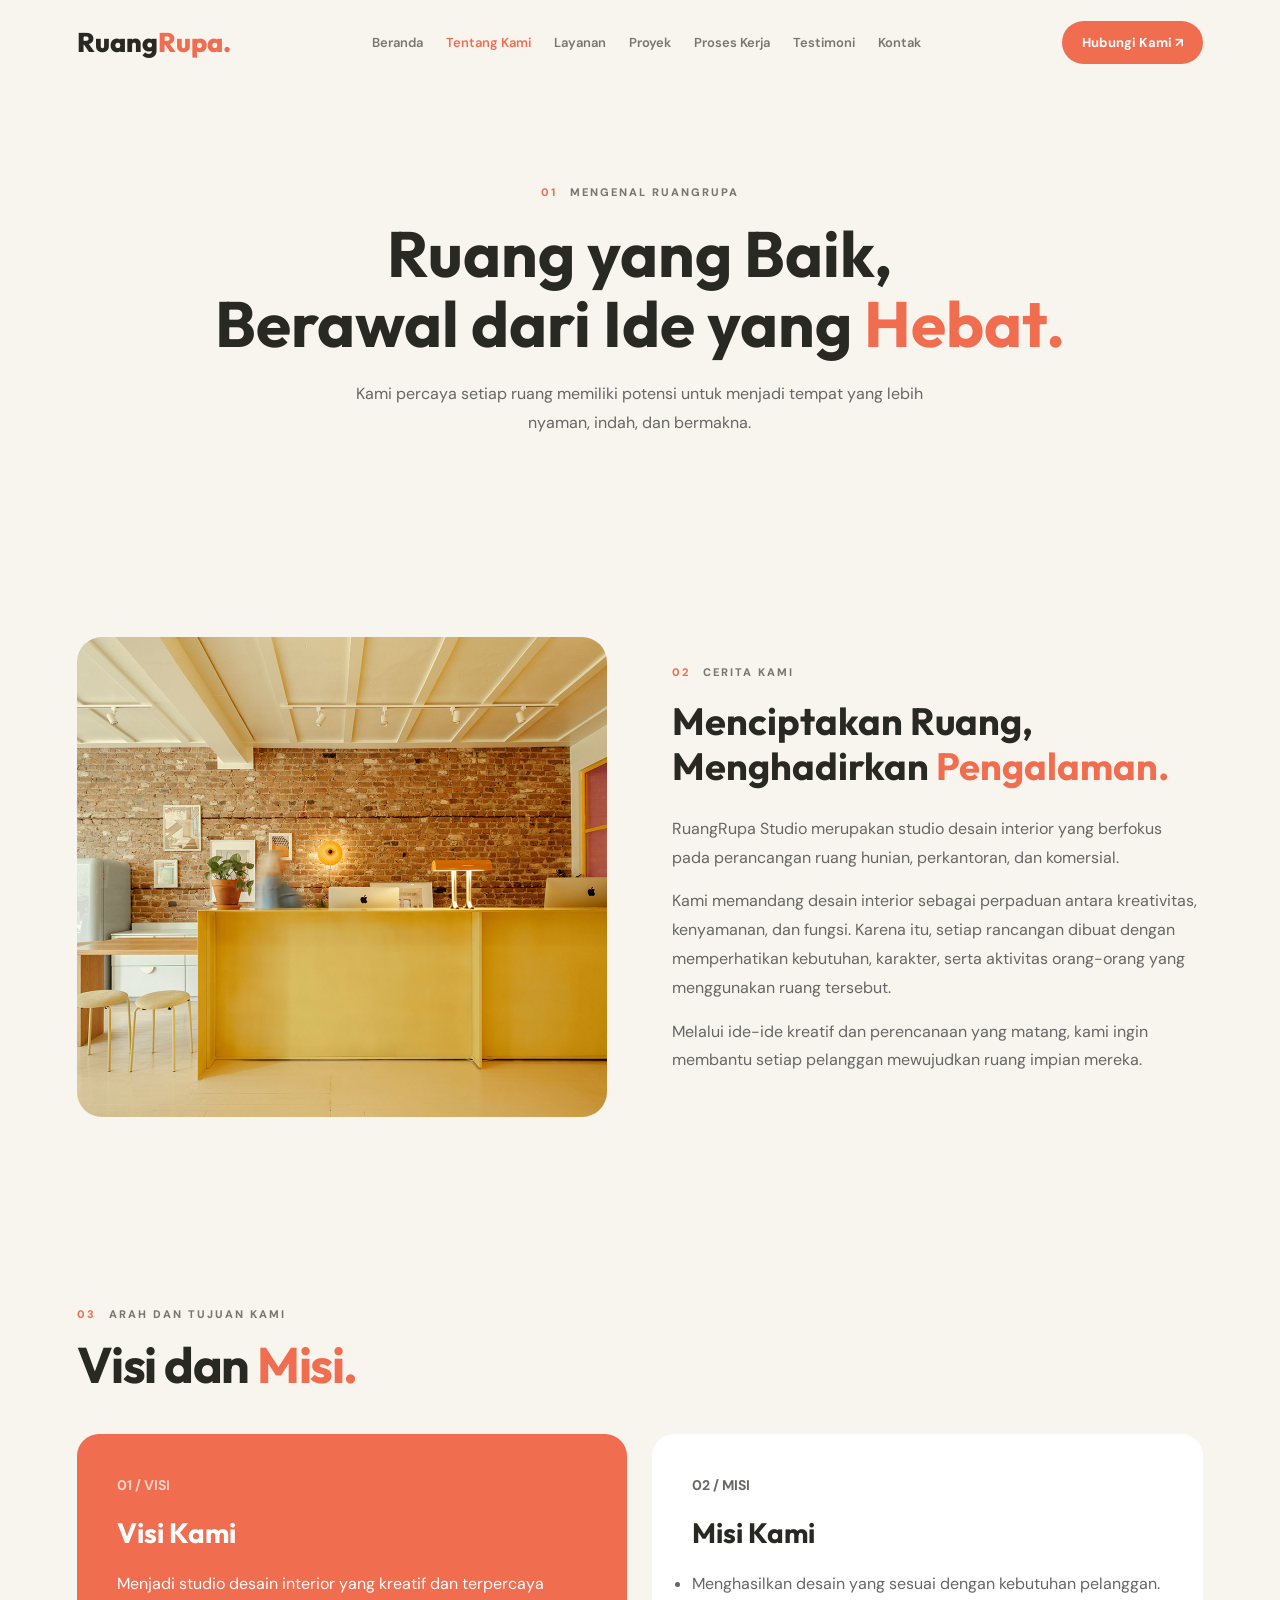
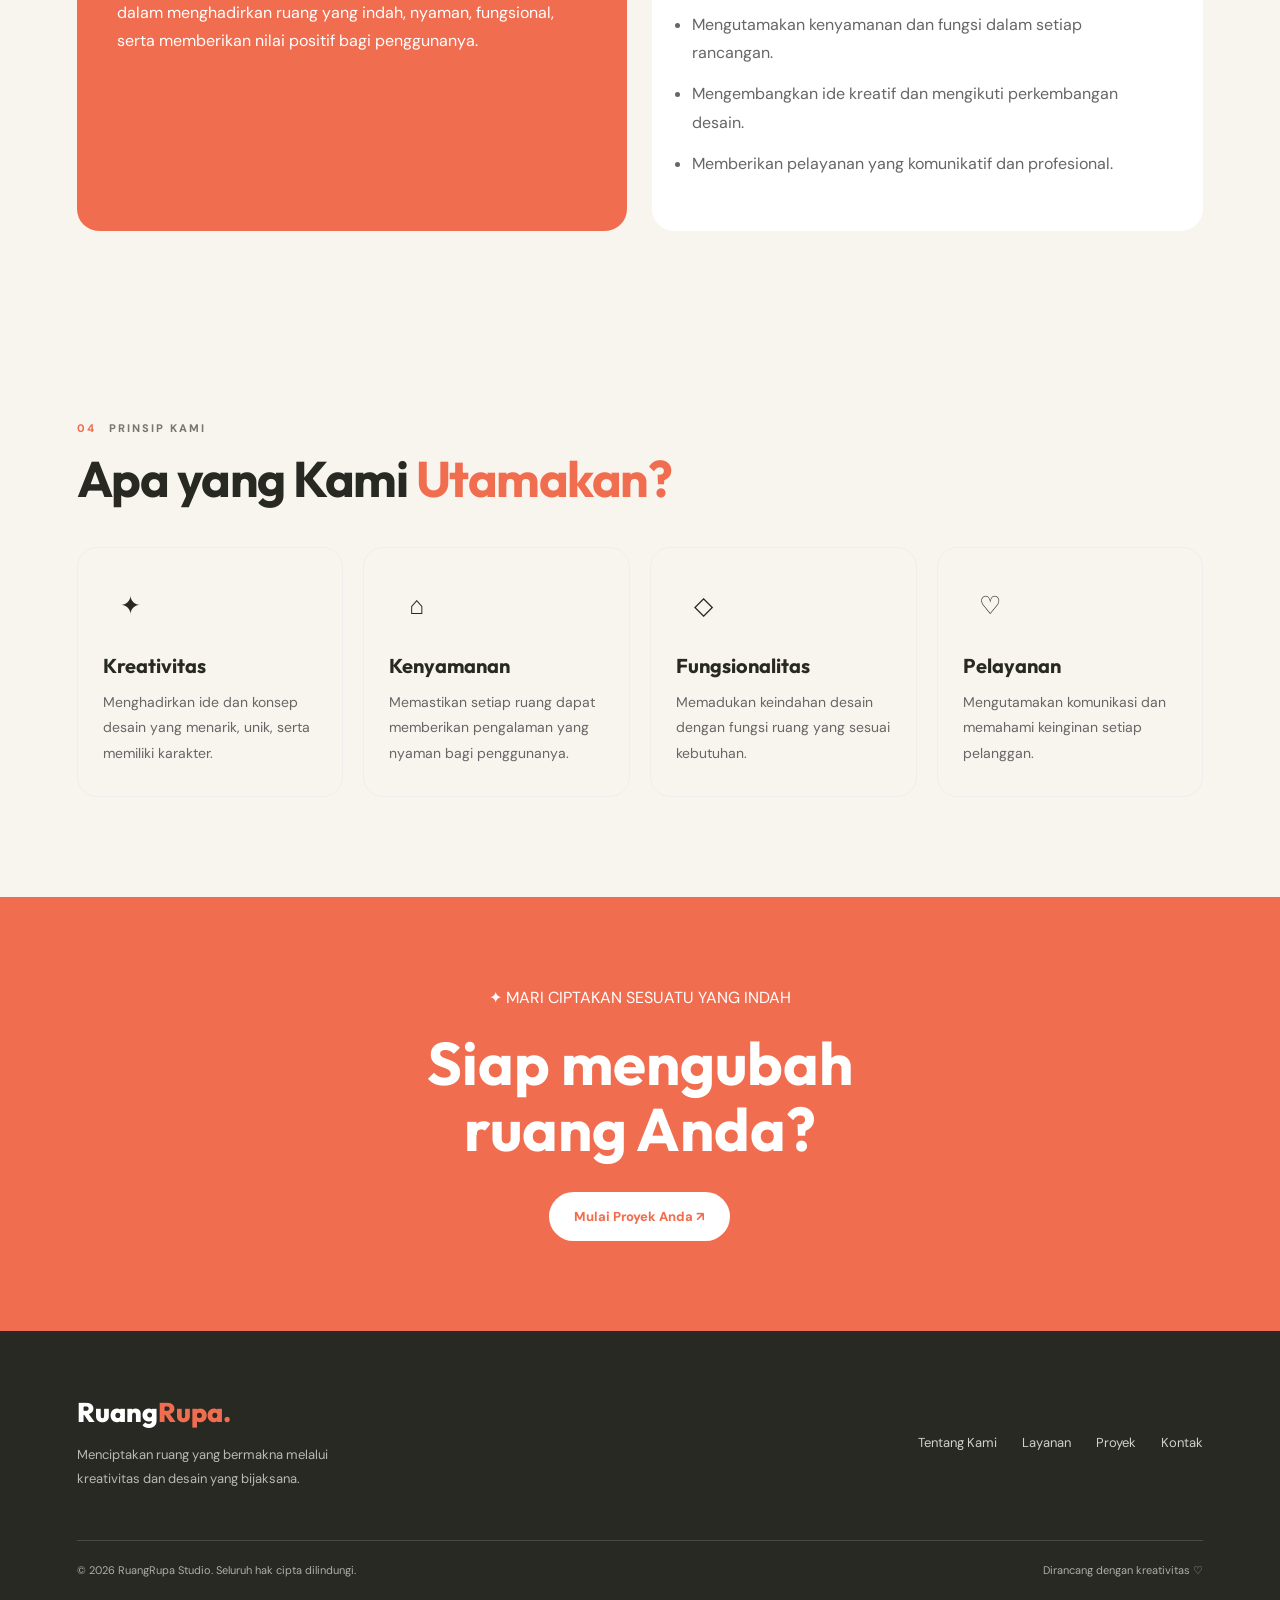
==== about.html @ 7ce514e0 "first commit" ====
<!DOCTYPE html>
<html lang="id">
<head>
    <meta charset="UTF-8">
    <meta name="viewport" content="width=device-width, initial-scale=1.0">
    <meta name="description" content="Kenali RuangRupa Studio dan prinsip kami dalam menciptakan desain interior yang kreatif, nyaman, dan fungsional.">
    <title>Tentang Kami | RuangRupa Studio</title>

    <!-- GOOGLE FONTS -->
    <link rel="preconnect" href="https://fonts.googleapis.com">
    <link rel="preconnect" href="https://fonts.gstatic.com" crossorigin>
    <link href="https://fonts.googleapis.com/css2?family=DM+Sans:wght@400;500;600;700;800&family=Outfit:wght@400;500;600;700;800&display=swap" rel="stylesheet">

    <!-- CSS -->
    <link rel="stylesheet" href="css/style.css">
</head>
<body>

    <!-- HEADER -->
    <header id="arafah_header">
        <div class="arafah_container arafah_navbar">

            <a href="index.html" class="arafah_logo">
                Ruang<span>Rupa.</span>
            </a>

            <nav class="arafah_nav_menu" id="arafah_nav_menu">
                <a href="index.html" class="arafah_nav_link">Beranda</a>
                <a href="about.html" class="arafah_nav_link arafah_active">Tentang Kami</a>
                <a href="services.html" class="arafah_nav_link">Layanan</a>
                <a href="projects.html" class="arafah_nav_link">Proyek</a>
                <a href="process.html" class="arafah_nav_link">Proses Kerja</a>
                <a href="testimonials.html" class="arafah_nav_link">Testimoni</a>
                <a href="contact.html" class="arafah_nav_link">Kontak</a>
            </nav>

            <a href="contact.html" class="arafah_nav_button">
                Hubungi Kami ↗
            </a>

            <button class="arafah_hamburger" id="arafah_hamburger"
                aria-label="Buka menu" aria-expanded="false">
                ☰
            </button>

        </div>
    </header>

    <main>

        <!-- HERO TENTANG KAMI -->
        <section class="arafah_about_hero">
            <div class="arafah_container">

                <div class="arafah_section_label">
                    <span>01</span> MENGENAL RUANGRUPA
                </div>

                <h1>
                    Ruang yang Baik,<br>
                    Berawal dari Ide yang <span>Hebat.</span>
                </h1>

                <p>
                    Kami percaya setiap ruang memiliki potensi untuk menjadi
                    tempat yang lebih nyaman, indah, dan bermakna.
                </p>

            </div>
        </section>

        <!-- CERITA KAMI -->
        <section class="arafah_about_story">
            <div class="arafah_container arafah_about_story_grid">

                <div class="arafah_about_story_image">
                    <img src="images/about-interior.jpg"
                        alt="Interior ruangan dengan desain modern dan hangat">
                </div>

                <div class="arafah_about_story_text">

                    <div class="arafah_section_label">
                        <span>02</span> CERITA KAMI
                    </div>

                    <h2>
                        Menciptakan Ruang,
                        Menghadirkan <span>Pengalaman.</span>
                    </h2>

                    <p>
                        RuangRupa Studio merupakan studio desain interior
                        yang berfokus pada perancangan ruang hunian,
                        perkantoran, dan komersial.
                    </p>

                    <p>
                        Kami memandang desain interior sebagai perpaduan
                        antara kreativitas, kenyamanan, dan fungsi.
                        Karena itu, setiap rancangan dibuat dengan
                        memperhatikan kebutuhan, karakter, serta aktivitas
                        orang-orang yang menggunakan ruang tersebut.
                    </p>

                    <p>
                        Melalui ide-ide kreatif dan perencanaan yang matang,
                        kami ingin membantu setiap pelanggan mewujudkan
                        ruang impian mereka.
                    </p>

                </div>

            </div>
        </section>

        <!-- VISI DAN MISI -->
        <section class="arafah_about_vision">
            <div class="arafah_container">

                <div class="arafah_section_heading">
                    <div>
                        <div class="arafah_section_label">
                            <span>03</span> ARAH DAN TUJUAN KAMI
                        </div>

                        <h2>Visi dan <span>Misi.</span></h2>
                    </div>
                </div>

                <div class="arafah_vision_grid">

                    <div class="arafah_vision_card arafah_vision_main">
                        <span>01 / VISI</span>

                        <h3>Visi Kami</h3>

                        <p>
                            Menjadi studio desain interior yang kreatif dan
                            terpercaya dalam menghadirkan ruang yang indah,
                            nyaman, fungsional, serta memberikan nilai positif
                            bagi penggunanya.
                        </p>
                    </div>

                    <div class="arafah_vision_card">
                        <span>02 / MISI</span>

                        <h3>Misi Kami</h3>

                        <ul>
                            <li>Menghasilkan desain yang sesuai dengan kebutuhan pelanggan.</li>
                            <li>Mengutamakan kenyamanan dan fungsi dalam setiap rancangan.</li>
                            <li>Mengembangkan ide kreatif dan mengikuti perkembangan desain.</li>
                            <li>Memberikan pelayanan yang komunikatif dan profesional.</li>
                        </ul>
                    </div>

                </div>
            </div>
        </section>

        <!-- NILAI-NILAI KAMI -->
        <section class="arafah_about_values">
            <div class="arafah_container">

                <div class="arafah_section_heading">
                    <div>
                        <div class="arafah_section_label">
                            <span>04</span> PRINSIP KAMI
                        </div>

                        <h2>Apa yang Kami <span>Utamakan?</span></h2>
                    </div>
                </div>

                <div class="arafah_values_grid">

                    <div class="arafah_value_card">
                        <div class="arafah_value_icon">✦</div>

                        <h3>Kreativitas</h3>

                        <p>
                            Menghadirkan ide dan konsep desain yang menarik,
                            unik, serta memiliki karakter.
                        </p>
                    </div>

                    <div class="arafah_value_card">
                        <div class="arafah_value_icon">⌂</div>

                        <h3>Kenyamanan</h3>

                        <p>
                            Memastikan setiap ruang dapat memberikan
                            pengalaman yang nyaman bagi penggunanya.
                        </p>
                    </div>

                    <div class="arafah_value_card">
                        <div class="arafah_value_icon">◇</div>

                        <h3>Fungsionalitas</h3>

                        <p>
                            Memadukan keindahan desain dengan fungsi
                            ruang yang sesuai kebutuhan.
                        </p>
                    </div>

                    <div class="arafah_value_card">
                        <div class="arafah_value_icon">♡</div>

                        <h3>Pelayanan</h3>

                        <p>
                            Mengutamakan komunikasi dan memahami keinginan
                            setiap pelanggan.
                        </p>
                    </div>

                </div>
            </div>
        </section>

        <!-- CTA -->
        <section class="arafah_cta_section">
            <div class="arafah_container arafah_cta_content">

                <div>
                    <span>✦ MARI CIPTAKAN SESUATU YANG INDAH</span>

                    <h2>
                        Siap mengubah<br>
                        ruang Anda?
                    </h2>
                </div>

                <a href="contact.html" class="arafah_btn_light">
                    Mulai Proyek Anda ↗
                </a>

            </div>
        </section>

    </main>

    <!-- FOOTER -->
    <footer id="arafah_footer">
        <div class="arafah_container arafah_footer_content">

            <div>
                <a href="index.html" class="arafah_logo">
                    Ruang<span>Rupa.</span>
                </a>

                <p>
                    Menciptakan ruang yang bermakna melalui
                    kreativitas dan desain yang bijaksana.
                </p>
            </div>

            <div class="arafah_footer_links">
                <a href="about.html">Tentang Kami</a>
                <a href="services.html">Layanan</a>
                <a href="projects.html">Proyek</a>
                <a href="contact.html">Kontak</a>
            </div>

        </div>

        <div class="arafah_container arafah_copyright">
            <p>© 2026 RuangRupa Studio. Seluruh hak cipta dilindungi.</p>
            <p>Dirancang dengan kreativitas ♡</p>
        </div>
    </footer>

    <!-- JAVASCRIPT -->
    <script src="js/script.js"></script>

</body>
</html>
---- css/style.css ----
/* ==================================================
   RUANGRUPA STUDIO
   INTERIOR DESIGN & CREATIVE SPACE
   ================================================== */


/* 1. RESET & DASAR */

* {
    margin: 0;
    padding: 0;
    box-sizing: border-box;
}

:root {
    --arafah_coral: #F06D50;
    --arafah_yellow: #F5C94E;
    --arafah_teal: #62B7A5;
    --arafah_purple: #A98BD4;
    --arafah_cream: #F8F5EF;
    --arafah_dark: #292923;
    --arafah_gray: #77766F;
    --arafah_white: #FFFFFF;
}

html {
    scroll-behavior: smooth;
}

body {
    font-family: 'DM Sans', sans-serif;
    background: var(--arafah_cream);
    color: var(--arafah_dark);
}

a {
    text-decoration: none;
    color: inherit;
}

button {
    font-family: inherit;
}

img {
    display: block;
    width: 100%;
    object-fit: cover;
}

.arafah_container {
    width: 88%;
    max-width: 1200px;
    margin: auto;
}


/* 2. HEADER & NAVBAR */

#arafah_header {
    width: 100%;
    background: var(--arafah_cream);
    position: sticky;
    top: 0;
    z-index: 1000;
}

.arafah_navbar {
    min-height: 85px;
    display: flex;
    align-items: center;
    justify-content: space-between;
    gap: 25px;
}

.arafah_logo {
    display: inline-block;
    font-family: 'Outfit', sans-serif;
    font-size: 27px;
    font-weight: 800;
    line-height: 1.2;
    white-space: nowrap;
    flex-shrink: 0;
}

.arafah_logo span {
    color: var(--arafah_coral);
}

.arafah_nav_menu {
    display: flex;
    align-items: center;
    gap: 23px;
}

.arafah_nav_link {
    font-size: 13px;
    font-weight: 600;
    color: var(--arafah_gray);
    transition: 0.3s;
}

.arafah_nav_link:hover,
.arafah_nav_link.arafah_active {
    color: var(--arafah_coral);
}

.arafah_nav_button {
    background: var(--arafah_coral);
    color: white;
    padding: 13px 20px;
    border-radius: 30px;
    font-size: 13px;
    font-weight: 700;
    transition: 0.3s;
}

.arafah_nav_button:hover {
    background: var(--arafah_dark);
    transform: translateY(-3px);
}

.arafah_hamburger {
    display: none;
    background: none;
    border: none;
    font-size: 27px;
    cursor: pointer;
}


/* 3. HERO SECTION */

.arafah_hero {
    padding: 65px 0 90px;
}

.arafah_hero_content {
    display: grid;
    grid-template-columns: 1fr 1fr;
    align-items: center;
    gap: 55px;
}

.arafah_subtitle {
    display: inline-block;
    color: var(--arafah_coral);
    font-size: 12px;
    font-weight: 800;
    letter-spacing: 2px;
    margin-bottom: 22px;
}

.arafah_hero_text h1 {
    font-family: 'Outfit', sans-serif;
    font-size: clamp(55px, 6vw, 83px);
    line-height: 1.05;
    font-weight: 800;
    letter-spacing: -3px;
}

.arafah_hero_text h1 span {
    color: var(--arafah_coral);
}

.arafah_hero_text > p {
    max-width: 450px;
    margin-top: 25px;
    color: var(--arafah_gray);
    font-size: 15px;
    line-height: 1.9;
}

.arafah_hero_buttons {
    display: flex;
    align-items: center;
    gap: 15px;
    margin-top: 30px;
    flex-wrap: wrap;
}

.arafah_btn_primary {
    background: var(--arafah_coral);
    color: white;
    padding: 16px 24px;
    border-radius: 30px;
    font-size: 13px;
    font-weight: 700;
    transition: 0.3s;
}

.arafah_btn_primary:hover {
    background: var(--arafah_dark);
    transform: translateY(-3px);
}

.arafah_btn_secondary {
    border: 1px solid #D8D2C8;
    padding: 15px 23px;
    border-radius: 30px;
    font-size: 13px;
    font-weight: 700;
    transition: 0.3s;
}

.arafah_btn_secondary:hover {
    border-color: var(--arafah_coral);
    color: var(--arafah_coral);
}

.arafah_hero_stats {
    display: flex;
    gap: 40px;
    margin-top: 55px;
    flex-wrap: wrap;
}

.arafah_hero_stats h3 {
    font-family: 'Outfit', sans-serif;
    font-size: 28px;
    color: var(--arafah_coral);
}

.arafah_hero_stats p {
    color: var(--arafah_gray);
    font-size: 11px;
    margin-top: 5px;
}

.arafah_hero_image {
    height: 510px;
    position: relative;
}

.arafah_hero_image > img {
    height: 100%;
    border-radius: 180px 180px 20px 20px;
}

.arafah_floating_card {
    position: absolute;
    bottom: 30px;
    left: -35px;
    background: white;
    padding: 17px 22px;
    border-radius: 15px;
    display: flex;
    align-items: center;
    gap: 13px;
    box-shadow: 0 10px 35px rgba(0,0,0,0.08);
}

.arafah_floating_card > span {
    background: var(--arafah_yellow);
    width: 40px;
    height: 40px;
    display: grid;
    place-items: center;
    border-radius: 50%;
    font-size: 20px;
}

.arafah_floating_card h4 {
    font-size: 13px;
}

.arafah_floating_card p {
    font-size: 11px;
    color: var(--arafah_gray);
    margin-top: 4px;
}


/* 4. SECTION LABEL */

.arafah_section_label {
    font-size: 11px;
    font-weight: 800;
    letter-spacing: 2px;
    color: var(--arafah_gray);
}

.arafah_section_label span {
    color: var(--arafah_coral);
    margin-right: 8px;
}


/* 5. ABOUT SECTION */

.arafah_about_section {
    background: #F0EADF;
    padding: 90px 0;
}

.arafah_about_content {
    display: grid;
    grid-template-columns: 0.7fr 1.3fr;
    gap: 60px;
}

.arafah_about_text h2,
.arafah_section_heading h2 {
    font-family: 'Outfit', sans-serif;
    font-size: clamp(35px, 4vw, 50px);
    line-height: 1.15;
    letter-spacing: -1.5px;
}

.arafah_about_text h2 span,
.arafah_section_heading h2 span {
    color: var(--arafah_coral);
}

.arafah_about_text > p {
    color: var(--arafah_gray);
    max-width: 550px;
    line-height: 1.9;
    font-size: 14px;
    margin-top: 20px;
}

.arafah_text_link {
    display: inline-block;
    color: var(--arafah_coral);
    font-size: 13px;
    font-weight: 800;
    margin-top: 25px;
    transition: 0.3s;
}

.arafah_text_link:hover {
    transform: translateX(5px);
}


/* 6. SERVICES SECTION */

.arafah_services_section,
.arafah_projects_section {
    padding: 100px 0;
}

.arafah_section_heading {
    display: flex;
    align-items: end;
    justify-content: space-between;
    gap: 20px;
    margin-bottom: 40px;
}

.arafah_section_heading h2 {
    margin-top: 15px;
}

.arafah_section_heading > .arafah_text_link {
    margin-bottom: 8px;
}

.arafah_service_grid {
    display: grid;
    grid-template-columns: repeat(3, 1fr);
    gap: 20px;
}

.arafah_service_card {
    padding: 30px;
    border-radius: 20px;
    min-height: 285px;
    position: relative;
    transition: 0.3s;
}

.arafah_service_card:hover {
    transform: translateY(-8px);
}

.arafah_service_coral {
    background: #F6D2C8;
}

.arafah_service_yellow {
    background: #F6E7B7;
}

.arafah_service_teal {
    background: #C6E3DA;
}

.arafah_service_number {
    font-size: 12px;
    font-weight: 800;
    opacity: 0.6;
}

.arafah_service_icon {
    font-size: 35px;
    margin-top: 25px;
}

.arafah_service_card h3 {
    font-family: 'Outfit', sans-serif;
    font-size: 22px;
    margin-top: 15px;
}

.arafah_service_card p {
    color: #64635E;
    font-size: 13px;
    line-height: 1.7;
    margin-top: 10px;
}

.arafah_service_card a {
    display: inline-block;
    margin-top: 20px;
    font-size: 12px;
    font-weight: 800;
}


/* 7. PROJECT SECTION */

.arafah_projects_section {
    background: #F0EADF;
}

.arafah_project_grid {
    display: grid;
    grid-template-columns: repeat(2, 1fr);
    gap: 25px;
}

.arafah_project_card {
    overflow: hidden;
    border-radius: 20px;
    background: white;
}

.arafah_project_card > img {
    height: 330px;
    transition: 0.5s;
}

.arafah_project_card:hover > img {
    transform: scale(1.05);
}

.arafah_project_info {
    display: flex;
    justify-content: space-between;
    align-items: center;
    padding: 23px;
}

.arafah_project_info h3 {
    font-family: 'Outfit', sans-serif;
    font-size: 19px;
}

.arafah_project_info p {
    color: var(--arafah_gray);
    font-size: 12px;
    margin-top: 7px;
}

.arafah_project_info > span {
    color: var(--arafah_coral);
    font-size: 25px;
}


/* 8. CTA SECTION */

.arafah_cta_section {
    padding: 90px 0;
    background: var(--arafah_coral);
    text-align: center;
    color: white;
}

.arafah_cta_content > span {
    font-size: 11px;
    font-weight: 800;
    letter-spacing: 2px;
}

.arafah_cta_content h2 {
    font-family: 'Outfit', sans-serif;
    font-size: clamp(40px, 5vw, 60px);
    line-height: 1.1;
    margin: 22px 0 30px;
}

.arafah_btn_light {
    display: inline-block;
    background: white;
    color: var(--arafah_coral);
    padding: 16px 25px;
    border-radius: 30px;
    font-size: 13px;
    font-weight: 800;
    transition: 0.3s;
}

.arafah_btn_light:hover {
    transform: translateY(-4px);
    background: var(--arafah_dark);
    color: white;
}


/* 9. FOOTER */

#arafah_footer {
    background: var(--arafah_dark);
    color: white;
    padding: 65px 0 25px;
}

.arafah_footer_content {
    display: flex;
    justify-content: space-between;
    gap: 30px;
}

.arafah_footer_content .arafah_logo {
    color: white;
}

.arafah_footer_content > div:first-child > p {
    max-width: 300px;
    color: #B9B8B1;
    font-size: 13px;
    line-height: 1.8;
    margin-top: 15px;
}

.arafah_footer_links {
    display: flex;
    gap: 25px;
    flex-wrap: wrap;
    align-items: center;
}

.arafah_footer_links a {
    font-size: 13px;
    color: #D1D0C9;
    transition: 0.3s;
}

.arafah_footer_links a:hover {
    color: var(--arafah_coral);
}

.arafah_copyright {
    border-top: 1px solid #494943;
    margin-top: 50px;
    padding-top: 22px;
    display: flex;
    justify-content: space-between;
    gap: 15px;
    flex-wrap: wrap;
}

.arafah_copyright p {
    color: #AFAEA7;
    font-size: 11px;
}


/* 10. RESPONSIVE TABLET */

@media (max-width: 1050px) {

    .arafah_nav_menu {
        gap: 12px;
    }

    .arafah_nav_link {
        font-size: 11px;
    }

    .arafah_nav_button {
        padding: 11px 14px;
    }

    .arafah_hero_content {
        gap: 35px;
    }

    .arafah_hero_image {
        height: 430px;
    }
}


/* 11. RESPONSIVE MOBILE */

@media (max-width: 768px) {

    .arafah_container {
        width: 90%;
    }

    .arafah_navbar {
        min-height: 75px;
    }

    .arafah_nav_button {
        display: none;
    }

    .arafah_hamburger {
        display: block;
    }

    .arafah_nav_menu {
        display: none;
        position: absolute;
        top: 75px;
        left: 0;
        width: 100%;
        padding: 25px 5%;
        background: var(--arafah_cream);
        flex-direction: column;
        align-items: flex-start;
        gap: 22px;
        box-shadow: 0 10px 20px rgba(0,0,0,0.06);
    }

    .arafah_nav_menu.arafah_show {
        display: flex;
    }

    .arafah_nav_link {
        font-size: 14px;
    }

    .arafah_hero {
        padding: 45px 0 70px;
    }

    .arafah_hero_content {
        grid-template-columns: 1fr;
    }

    .arafah_hero_text h1 {
        font-size: 60px;
    }

    .arafah_hero_image {
        height: 400px;
        margin: 10px 15px 0;
    }

    .arafah_floating_card {
        left: -15px;
    }

    .arafah_hero_stats {
        gap: 25px;
        margin-top: 40px;
    }

    .arafah_about_section,
    .arafah_services_section,
    .arafah_projects_section {
        padding: 70px 0;
    }

    .arafah_about_content {
        grid-template-columns: 1fr;
        gap: 30px;
    }

    .arafah_section_heading {
        align-items: flex-start;
        flex-direction: column;
    }

    .arafah_service_grid {
        grid-template-columns: 1fr;
    }

    .arafah_project_grid {
        grid-template-columns: 1fr;
    }

    .arafah_project_card > img {
        height: 280px;
    }

    .arafah_footer_content {
        flex-direction: column;
    }

    .arafah_footer_links {
        gap: 18px;
    }

    .arafah_copyright {
        flex-direction: column;
    }
}


/* 12. RESPONSIVE SMALL MOBILE */

@media (max-width: 400px) {

    .arafah_hero_text h1 {
        font-size: 49px;
    }

    .arafah_hero_stats {
        gap: 17px;
    }

    .arafah_hero_stats h3 {
        font-size: 23px;
    }

    .arafah_hero_image {
        height: 320px;
    }

    .arafah_btn_primary,
    .arafah_btn_secondary {
        padding: 13px 17px;
        font-size: 12px;
    }
}

/* =========================================
   HALAMAN TENTANG KAMI
========================================= */

.arafah_about_hero {
    padding: 100px 0;
    background: var(--arafah_cream);
    text-align: center;
}

.arafah_about_hero h1 {
    font-family: 'Outfit', sans-serif;
    font-size: clamp(38px, 5vw, 64px);
    line-height: 1.1;
    margin: 20px 0;
    color: var(--arafah_dark);
}

.arafah_about_hero > .arafah_container > p:last-child {
    max-width: 620px;
    margin: 0 auto;
    line-height: 1.8;
    color: #666;
}

.arafah_about_story {
    padding: 100px 0;
}

.arafah_about_story_grid {
    display: grid;
    grid-template-columns: 1fr 1fr;
    align-items: center;
    gap: 65px;
}

.arafah_about_story_image img {
    width: 100%;
    height: 480px;
    object-fit: cover;
    border-radius: 25px;
}

.arafah_about_story_text h2 {
    font-family: 'Outfit', sans-serif;
    font-size: 38px;
    line-height: 1.2;
    margin: 15px 0 25px;
}

.arafah_about_story_text p:not(.arafah_section_label) {
    color: #666;
    line-height: 1.8;
    margin-bottom: 15px;
}

.arafah_about_vision {
    padding: 90px 0;
    background: var(--arafah_cream);
}

.arafah_vision_grid {
    display: grid;
    grid-template-columns: 1fr 1fr;
    gap: 25px;
    margin-top: 40px;
}

.arafah_vision_card {
    padding: 40px;
    background: white;
    border-radius: 22px;
}

.arafah_vision_main {
    background: var(--arafah_coral);
    color: white;
}

.arafah_vision_card > span {
    font-size: 14px;
    font-weight: 700;
    opacity: 0.7;
}

.arafah_vision_card h3 {
    font-family: 'Outfit', sans-serif;
    font-size: 28px;
    margin: 20px 0;
}

.arafah_vision_card p,
.arafah_vision_card li {
    line-height: 1.8;
}

.arafah_vision_card:not(.arafah_vision_main) li {
    margin-bottom: 12px;
    color: #666;
}

.arafah_about_values {
    padding: 100px 0;
}

.arafah_values_grid {
    display: grid;
    grid-template-columns: repeat(4, 1fr);
    gap: 20px;
    margin-top: 40px;
}

.arafah_value_card {
    padding: 30px 25px;
    border: 1px solid #eee;
    border-radius: 20px;
    transition: 0.3s ease;
}

.arafah_value_card:hover {
    transform: translateY(-7px);
    box-shadow: 0 15px 35px rgba(0, 0, 0, 0.08);
}

.arafah_value_icon {
    width: 55px;
    height: 55px;
    display: flex;
    align-items: center;
    justify-content: center;
    border-radius: 15px;
    background: var(--arafah_cream);
    font-size: 25px;
    margin-bottom: 20px;
}

.arafah_value_card h3 {
    font-family: 'Outfit', sans-serif;
    font-size: 20px;
    margin-bottom: 12px;
}

.arafah_value_card p {
    color: #666;
    font-size: 14px;
    line-height: 1.8;
}

/* RESPONSIF HALAMAN TENTANG KAMI */

@media (max-width: 900px) {
    .arafah_about_story_grid {
        gap: 35px;
    }

    .arafah_values_grid {
        grid-template-columns: repeat(2, 1fr);
    }
}

@media (max-width: 600px) {
    .arafah_about_hero {
        padding: 75px 0;
    }

    .arafah_about_story {
        padding: 65px 0;
    }

    .arafah_about_story_grid,
    .arafah_vision_grid {
        grid-template-columns: 1fr;
    }

    .arafah_about_story_image img {
        height: 300px;
    }

    .arafah_about_story_text h2 {
        font-size: 30px;
    }

    .arafah_vision_card {
        padding: 28px;
    }

    .arafah_about_values {
        padding: 65px 0;
    }

    .arafah_values_grid {
        grid-template-columns: 1fr;
    }
}

/* PENYESUAIAN HALAMAN TENTANG KAMI */

.arafah_about_hero h1 span,
.arafah_about_story_text h2 span,
.arafah_section_heading h2 span {
    color: var(--arafah_coral);
}

.arafah_about_hero .arafah_section_label,
.arafah_about_story_text .arafah_section_label {
    margin-bottom: 20px;
}
/* ABOUT PREVIEW IMAGE */

.arafah_about_content {
    display: grid;
    grid-template-columns: 1fr 1fr;
    align-items: center;
    gap: 45px;
}

.arafah_about_image img {
    width: 100%;
    height: 390px;
    object-fit: cover;
    border-radius: 24px;
    display: block;
}

@media (max-width: 700px) {
    .arafah_about_content {
        grid-template-columns: 1fr;
        gap: 25px;
    }

    .arafah_about_image img {
        height: 280px;
    }
}

/* =====================================
   HALAMAN LAYANAN
===================================== */

.arafah_services_hero {
    padding: 100px 0;
    background: var(--arafah_cream);
    text-align: center;
}

.arafah_services_hero h1 {
    font-family: 'Outfit', sans-serif;
    font-size: clamp(42px, 5vw, 65px);
    line-height: 1.1;
    margin: 20px 0;
}

.arafah_services_hero h1 span,
.arafah_section_heading h2 span {
    color: var(--arafah_coral);
}

.arafah_services_hero > .arafah_container > p:last-child {
    max-width: 650px;
    margin: 0 auto;
    color: #666;
    line-height: 1.8;
}

.arafah_services_detail {
    padding: 90px 0;
}

.arafah_services_detail_grid {
    display: grid;
    grid-template-columns: repeat(3, 1fr);
    gap: 22px;
    margin-top: 40px;
}

.arafah_service_detail_card {
    padding: 30px;
    border-radius: 22px;
    display: flex;
    flex-direction: column;
    min-height: 480px;
    transition: 0.3s ease;
}

.arafah_service_detail_card:hover {
    transform: translateY(-7px);
}

.arafah_detail_coral {
    background: #FCE0D9;
}

.arafah_detail_yellow {
    background: #FBECC5;
}

.arafah_detail_teal {
    background: #D9EFEB;
}

.arafah_detail_top {
    display: flex;
    align-items: center;
    justify-content: space-between;
}

.arafah_detail_top > span {
    font-size: 12px;
    font-weight: 700;
    letter-spacing: 1px;
}

.arafah_detail_icon {
    font-size: 38px;
}

.arafah_service_detail_card h3 {
    font-family: 'Outfit', sans-serif;
    font-size: 26px;
    margin: 25px 0 15px;
}

.arafah_service_detail_card p {
    font-size: 14px;
    line-height: 1.8;
    color: #555;
}

.arafah_service_detail_card h4 {
    font-size: 14px;
    margin: 25px 0 12px;
}

.arafah_service_detail_card ul {
    padding-left: 20px;
    margin-bottom: 25px;
}

.arafah_service_detail_card li {
    font-size: 14px;
    line-height: 1.9;
    color: #555;
}

.arafah_service_detail_card a {
    margin-top: auto;
    padding-top: 18px;
    color: var(--arafah_dark);
    font-weight: 700;
    font-size: 13px;
    text-decoration: none;
}

.arafah_service_detail_card a:hover {
    color: var(--arafah_coral);
}

.arafah_service_benefits {
    padding: 90px 0;
    background: var(--arafah_cream);
}

.arafah_benefit_grid {
    display: grid;
    grid-template-columns: repeat(3, 1fr);
    gap: 22px;
    margin-top: 40px;
}

.arafah_benefit_card {
    background: white;
    padding: 30px;
    border-radius: 20px;
}

.arafah_benefit_card > span {
    font-size: 32px;
    color: var(--arafah_coral);
}

.arafah_benefit_card h3 {
    font-family: 'Outfit', sans-serif;
    font-size: 21px;
    margin: 18px 0 10px;
}

.arafah_benefit_card p {
    color: #666;
    font-size: 14px;
    line-height: 1.8;
}

/* RESPONSIF */

@media (max-width: 900px) {
    .arafah_services_detail_grid {
        grid-template-columns: repeat(2, 1fr);
    }

    .arafah_benefit_grid {
        grid-template-columns: 1fr;
    }
}

@media (max-width: 600px) {
    .arafah_services_hero {
        padding: 70px 0;
    }

    .arafah_services_detail,
    .arafah_service_benefits {
        padding: 65px 0;
    }

    .arafah_services_detail_grid {
        grid-template-columns: 1fr;
    }

    .arafah_service_detail_card {
        min-height: auto;
    }
}

/* =====================================
   HALAMAN PROYEK
===================================== */

.arafah_projects_hero {
    padding: 100px 0;
    background: var(--arafah_cream);
    text-align: center;
}

.arafah_projects_hero h1 {
    font-family: 'Outfit', sans-serif;
    font-size: clamp(42px, 5vw, 65px);
    line-height: 1.1;
    margin: 20px 0;
}

.arafah_projects_hero h1 span {
    color: var(--arafah_coral);
}

.arafah_projects_hero > .arafah_container > p:last-child {
    max-width: 650px;
    margin: 0 auto;
    color: #666;
    line-height: 1.8;
}

.arafah_projects_gallery {
    padding: 90px 0;
}

.arafah_project_gallery_grid {
    display: grid;
    grid-template-columns: repeat(2, 1fr);
    gap: 30px;
    margin-top: 40px;
}

.arafah_gallery_card {
    background: white;
    border-radius: 22px;
    overflow: hidden;
    box-shadow: 0 5px 25px rgba(0, 0, 0, 0.04);
    transition: 0.3s ease;
}

.arafah_gallery_card:hover {
    transform: translateY(-7px);
    box-shadow: 0 15px 35px rgba(0, 0, 0, 0.09);
}

.arafah_gallery_image {
    width: 100%;
    height: 340px;
    overflow: hidden;
}

.arafah_gallery_image img {
    width: 100%;
    height: 100%;
    object-fit: cover;
    display: block;
    transition: transform 0.5s ease;
}

.arafah_gallery_card:hover .arafah_gallery_image img {
    transform: scale(1.05);
}

.arafah_gallery_info {
    padding: 25px 28px;
    display: flex;
    align-items: center;
    justify-content: space-between;
    gap: 15px;
}

.arafah_gallery_info div > span {
    color: var(--arafah_coral);
    font-size: 12px;
    font-weight: 700;
    letter-spacing: 1px;
}

.arafah_gallery_info h3 {
    font-family: 'Outfit', sans-serif;
    font-size: 22px;
    margin: 10px 0;
}

.arafah_gallery_info p {
    color: #777;
    font-size: 14px;
    line-height: 1.7;
}

.arafah_gallery_arrow {
    color: var(--arafah_coral);
    font-size: 25px;
    flex-shrink: 0;
}

/* RESPONSIF */

@media (max-width: 700px) {
    .arafah_projects_hero {
        padding: 70px 0;
    }

    .arafah_projects_gallery {
        padding: 65px 0;
    }

    .arafah_project_gallery_grid {
        grid-template-columns: 1fr;
        gap: 22px;
    }

    .arafah_gallery_image {
        height: 260px;
    }

    .arafah_gallery_info {
        padding: 20px;
    }

    .arafah_gallery_info h3 {
        font-size: 19px;
    }
}

/* =====================================
   HALAMAN PROSES KERJA
===================================== */

.arafah_process_hero {
    padding: 100px 0;
    background: var(--arafah_cream);
    text-align: center;
}

.arafah_process_hero h1 {
    font-family: 'Outfit', sans-serif;
    font-size: clamp(42px, 5vw, 65px);
    line-height: 1.1;
    margin: 20px 0;
}

.arafah_process_hero h1 span {
    color: var(--arafah_coral);
}

.arafah_process_hero p {
    max-width: 650px;
    margin: 0 auto 30px;
    color: #666;
    line-height: 1.8;
}

.arafah_process_steps {
    padding: 90px 0;
}

.arafah_process_timeline {
    max-width: 850px;
    margin: 50px auto 0;
}

.arafah_process_item {
    display: grid;
    grid-template-columns: 75px 1fr;
    gap: 25px;
    position: relative;
    padding-bottom: 45px;
}

.arafah_process_item:not(:last-child)::after {
    content: "";
    position: absolute;
    top: 75px;
    left: 36px;
    width: 2px;
    height: calc(100% - 75px);
    background: #e8e1d7;
}

.arafah_process_number {
    width: 75px;
    height: 75px;
    border-radius: 22px;
    display: flex;
    align-items: center;
    justify-content: center;
    font-family: 'Outfit', sans-serif;
    font-size: 25px;
    font-weight: 800;
    position: relative;
    z-index: 1;
}

.arafah_process_coral {
    background: #FCE0D9;
    color: #D85D45;
}

.arafah_process_yellow {
    background: #FBECC5;
    color: #98701D;
}

.arafah_process_teal {
    background: #D9EFEB;
    color: #3F897B;
}

.arafah_process_purple {
    background: #E9E0F5;
    color: #8062A8;
}

.arafah_process_content {
    padding: 10px 0;
}

.arafah_process_content > span {
    color: var(--arafah_coral);
    font-size: 12px;
    font-weight: 700;
    letter-spacing: 1px;
}

.arafah_process_content h3 {
    font-family: 'Outfit', sans-serif;
    font-size: 25px;
    margin: 10px 0;
}

.arafah_process_content p {
    color: #666;
    font-size: 14px;
    line-height: 1.9;
}

.arafah_process_commitment {
    padding: 75px 0;
    background: var(--arafah_cream);
}

.arafah_commitment_content {
    display: grid;
    grid-template-columns: 100px 1fr;
    align-items: center;
    gap: 30px;
    max-width: 900px;
}

.arafah_commitment_icon {
    width: 100px;
    height: 100px;
    border-radius: 28px;
    background: #FCE0D9;
    color: var(--arafah_coral);
    display: flex;
    align-items: center;
    justify-content: center;
    font-size: 45px;
}

.arafah_commitment_content h2 {
    font-family: 'Outfit', sans-serif;
    font-size: 34px;
    margin: 15px 0;
}

.arafah_commitment_content h2 span {
    color: var(--arafah_coral);
}

.arafah_commitment_content p {
    color: #666;
    font-size: 14px;
    line-height: 1.9;
}

/* RESPONSIF */

@media (max-width: 600px) {
    .arafah_process_hero {
        padding: 70px 0;
    }

    .arafah_process_steps {
        padding: 65px 0;
    }

    .arafah_process_item {
        grid-template-columns: 55px 1fr;
        gap: 18px;
        padding-bottom: 35px;
    }

    .arafah_process_number {
        width: 55px;
        height: 55px;
        border-radius: 16px;
        font-size: 20px;
    }

    .arafah_process_item:not(:last-child)::after {
        top: 55px;
        left: 26px;
        height: calc(100% - 55px);
    }

    .arafah_process_content h3 {
        font-size: 20px;
    }

    .arafah_commitment_content {
        grid-template-columns: 1fr;
        gap: 20px;
    }

    .arafah_commitment_icon {
        width: 70px;
        height: 70px;
        font-size: 32px;
    }

    .arafah_commitment_content h2 {
        font-size: 28px;
    }
}

/* =====================================
   HALAMAN TESTIMONI
===================================== */

.arafah_testimonial_hero {
    padding: 100px 0;
    background: var(--arafah_cream);
    text-align: center;
}

.arafah_testimonial_hero h1 {
    font-family: 'Outfit', sans-serif;
    font-size: clamp(42px, 5vw, 65px);
    line-height: 1.1;
    margin: 20px 0;
}

.arafah_testimonial_hero h1 span {
    color: var(--arafah_coral);
}

.arafah_testimonial_hero p {
    max-width: 650px;
    margin: 0 auto;
    color: #666;
    line-height: 1.8;
}

.arafah_testimonial_section {
    padding: 90px 0;
}

.arafah_testimonial_grid {
    display: grid;
    grid-template-columns: repeat(3, 1fr);
    gap: 22px;
    margin-top: 40px;
}

.arafah_testimonial_card {
    padding: 30px;
    border-radius: 22px;
    display: flex;
    flex-direction: column;
    justify-content: space-between;
    min-height: 300px;
    transition: 0.3s ease;
}

.arafah_testimonial_card:hover {
    transform: translateY(-6px);
}

.arafah_testimonial_coral {
    background: #FCE0D9;
}

.arafah_testimonial_yellow {
    background: #FBECC5;
}

.arafah_testimonial_teal {
    background: #D9EFEB;
}

.arafah_testimonial_purple {
    background: #E9E0F5;
}

.arafah_testimonial_stars {
    color: #D78A24;
    font-size: 19px;
    letter-spacing: 3px;
}

.arafah_testimonial_quote {
    font-size: 15px;
    line-height: 1.9;
    color: #444;
    margin: 22px 0 28px;
}

.arafah_testimonial_profile {
    display: flex;
    align-items: center;
    gap: 13px;
    border-top: 1px solid rgba(0, 0, 0, 0.1);
    padding-top: 20px;
}

.arafah_testimonial_avatar {
    width: 46px;
    height: 46px;
    border-radius: 50%;
    background: white;
    display: flex;
    align-items: center;
    justify-content: center;
    font-family: 'Outfit', sans-serif;
    font-size: 14px;
    font-weight: 800;
    color: var(--arafah_dark);
    flex-shrink: 0;
}

.arafah_testimonial_profile h3 {
    font-family: 'Outfit', sans-serif;
    font-size: 15px;
    margin-bottom: 4px;
}

.arafah_testimonial_profile span {
    font-size: 12px;
    color: #666;
}

.arafah_testimonial_note {
    margin-top: 25px;
    color: #888;
    font-size: 12px;
    text-align: center;
}

/* RESPONSIF */

@media (max-width: 900px) {
    .arafah_testimonial_grid {
        grid-template-columns: repeat(2, 1fr);
    }
}

@media (max-width: 600px) {
    .arafah_testimonial_hero {
        padding: 70px 0;
    }

    .arafah_testimonial_section {
        padding: 65px 0;
    }

    .arafah_testimonial_grid {
        grid-template-columns: 1fr;
    }

    .arafah_testimonial_card {
        min-height: 270px;
    }
}

/* =====================================
   HALAMAN KONTAK
===================================== */

.arafah_contact_hero {
    padding: 100px 0;
    background: var(--arafah_cream);
    text-align: center;
}

.arafah_contact_hero h1 {
    font-family: 'Outfit', sans-serif;
    font-size: clamp(42px, 5vw, 65px);
    line-height: 1.1;
    margin: 20px 0;
}

.arafah_contact_hero h1 span,
.arafah_contact_info h2 span {
    color: var(--arafah_coral);
}

.arafah_contact_hero p {
    max-width: 650px;
    margin: 0 auto;
    color: #666;
    line-height: 1.8;
}

.arafah_contact_section {
    padding: 90px 0;
}

.arafah_contact_grid {
    display: grid;
    grid-template-columns: 0.85fr 1.15fr;
    gap: 55px;
    align-items: start;
}

.arafah_contact_info h2 {
    font-family: 'Outfit', sans-serif;
    font-size: 38px;
    line-height: 1.2;
    margin: 20px 0;
}

.arafah_contact_info > p {
    color: #666;
    font-size: 14px;
    line-height: 1.9;
    margin-bottom: 35px;
}

.arafah_contact_detail {
    display: flex;
    flex-direction: column;
    gap: 24px;
}

.arafah_contact_detail_item {
    display: flex;
    align-items: center;
    gap: 16px;
}

.arafah_contact_icon {
    width: 48px;
    height: 48px;
    border-radius: 15px;
    background: #FCE0D9;
    color: var(--arafah_coral);
    display: flex;
    align-items: center;
    justify-content: center;
    font-size: 23px;
    flex-shrink: 0;
}

.arafah_contact_detail_item span {
    color: #888;
    font-size: 12px;
}

.arafah_contact_detail_item h3 {
    font-family: 'DM Sans', sans-serif;
    font-size: 15px;
    margin-top: 5px;
    overflow-wrap: anywhere;
}

.arafah_contact_note {
    display: flex;
    align-items: center;
    gap: 12px;
    background: var(--arafah_cream);
    padding: 20px;
    border-radius: 16px;
    margin-top: 35px;
}

.arafah_contact_note span {
    color: var(--arafah_coral);
    font-size: 25px;
}

.arafah_contact_note p {
    color: #555;
    font-size: 13px;
    line-height: 1.7;
}

/* FORM */

.arafah_contact_form_box {
    background: white;
    padding: 38px;
    border-radius: 24px;
    box-shadow: 0 8px 35px rgba(0, 0, 0, 0.06);
}

.arafah_contact_form_heading > span {
    color: var(--arafah_coral);
    font-size: 12px;
    font-weight: 700;
    letter-spacing: 1px;
}

.arafah_contact_form_heading h2 {
    font-family: 'Outfit', sans-serif;
    font-size: 27px;
    margin: 12px 0 8px;
}

.arafah_contact_form_heading p {
    color: #777;
    font-size: 13px;
    line-height: 1.7;
    margin-bottom: 28px;
}

.arafah_form_group {
    display: flex;
    flex-direction: column;
    gap: 9px;
    margin-bottom: 20px;
}

.arafah_form_group label {
    font-size: 13px;
    font-weight: 700;
}

.arafah_form_group input,
.arafah_form_group select,
.arafah_form_group textarea {
    width: 100%;
    padding: 14px 15px;
    border: 1px solid #e5e1da;
    border-radius: 11px;
    background: #fff;
    font-family: 'DM Sans', sans-serif;
    font-size: 13px;
    color: var(--arafah_dark);
    outline: none;
    transition: 0.2s ease;
}

.arafah_form_group input:focus,
.arafah_form_group select:focus,
.arafah_form_group textarea:focus {
    border-color: var(--arafah_coral);
    box-shadow: 0 0 0 3px rgba(240, 109, 80, 0.1);
}

.arafah_form_group textarea {
    resize: vertical;
    min-height: 130px;
}

.arafah_form_row {
    display: grid;
    grid-template-columns: 1fr 1fr;
    gap: 15px;
}

.arafah_form_button {
    width: 100%;
    border: none;
    border-radius: 30px;
    padding: 16px 22px;
    background: var(--arafah_coral);
    color: white;
    font-family: 'DM Sans', sans-serif;
    font-size: 14px;
    font-weight: 700;
    cursor: pointer;
    transition: 0.3s ease;
}

.arafah_form_button:hover {
    transform: translateY(-3px);
    opacity: 0.9;
}

.arafah_form_disclaimer {
    text-align: center;
    font-size: 11px;
    color: #999;
    line-height: 1.6;
    margin-top: 15px;
}

/* RESPONSIF */

@media (max-width: 850px) {
    .arafah_contact_grid {
        grid-template-columns: 1fr;
        gap: 40px;
    }
}

@media (max-width: 600px) {
    .arafah_contact_hero {
        padding: 70px 0;
    }

    .arafah_contact_section {
        padding: 60px 0;
    }

    .arafah_contact_form_box {
        padding: 25px 20px;
    }

    .arafah_contact_info h2 {
        font-size: 32px;
    }

    .arafah_form_row {
        grid-template-columns: 1fr;
        gap: 0;
    }
}
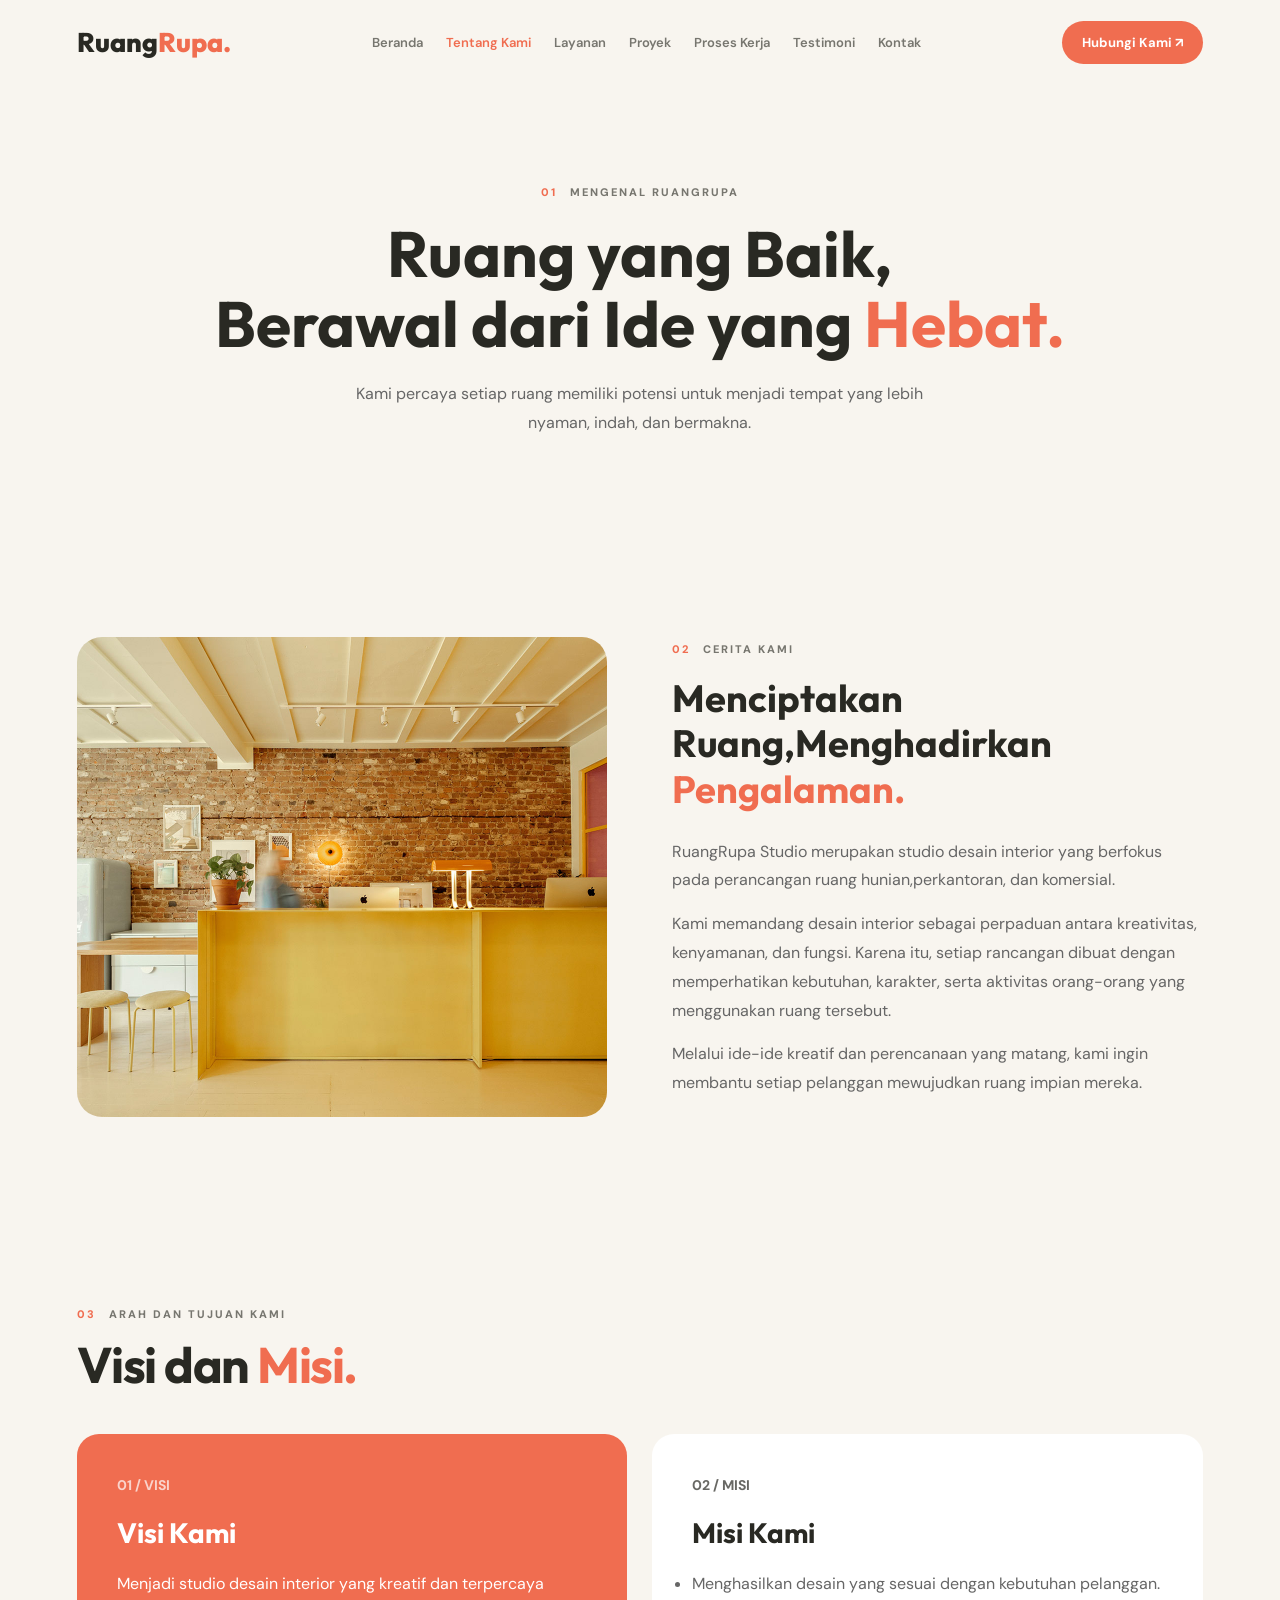
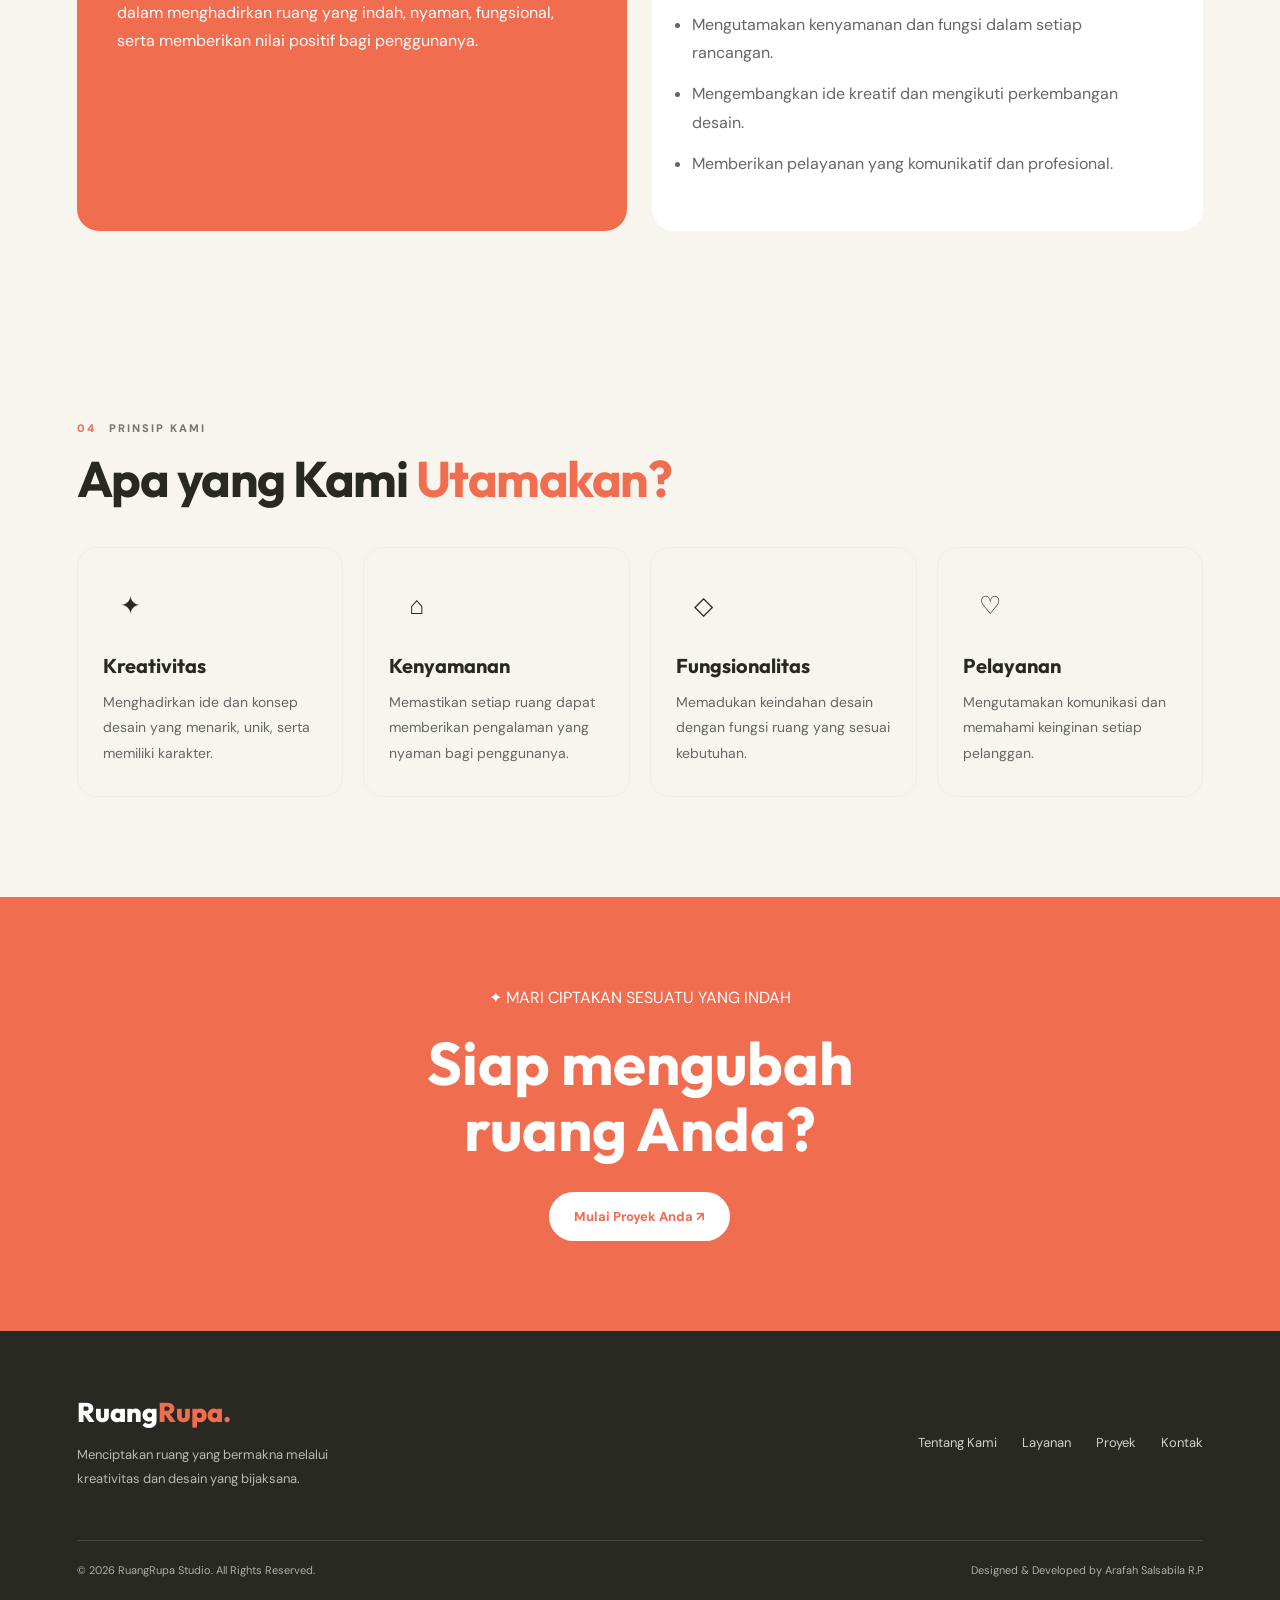
==== commit 7d52b4fd: "Membuat Web RuangRupa Studio" ====
--- a/about.html
+++ b/about.html
@@ -73,82 +73,53 @@
         <!-- CERITA KAMI -->
         <section class="arafah_about_story">
             <div class="arafah_container arafah_about_story_grid">
-
                 <div class="arafah_about_story_image">
                     <img src="images/about-interior.jpg"
                         alt="Interior ruangan dengan desain modern dan hangat">
                 </div>
-
                 <div class="arafah_about_story_text">
-
                     <div class="arafah_section_label">
                         <span>02</span> CERITA KAMI
                     </div>
-
-                    <h2>
-                        Menciptakan Ruang,
-                        Menghadirkan <span>Pengalaman.</span>
-                    </h2>
-
+                    <h2>Menciptakan Ruang,Menghadirkan <span>Pengalaman.</span></h2>
                     <p>
-                        RuangRupa Studio merupakan studio desain interior
-                        yang berfokus pada perancangan ruang hunian,
-                        perkantoran, dan komersial.
+                        RuangRupa Studio merupakan studio desain interior yang berfokus pada perancangan ruang hunian,perkantoran, dan komersial.
                     </p>
-
                     <p>
-                        Kami memandang desain interior sebagai perpaduan
-                        antara kreativitas, kenyamanan, dan fungsi.
-                        Karena itu, setiap rancangan dibuat dengan
-                        memperhatikan kebutuhan, karakter, serta aktivitas
-                        orang-orang yang menggunakan ruang tersebut.
+                        Kami memandang desain interior sebagai perpaduan antara kreativitas, kenyamanan, dan fungsi.
+                        Karena itu, setiap rancangan dibuat dengan memperhatikan kebutuhan, karakter, serta aktivitas orang-orang yang menggunakan ruang tersebut.
                     </p>
-
                     <p>
                         Melalui ide-ide kreatif dan perencanaan yang matang,
-                        kami ingin membantu setiap pelanggan mewujudkan
-                        ruang impian mereka.
+                        kami ingin membantu setiap pelanggan mewujudkan ruang impian mereka.
                     </p>
-
-                </div>
-
+                </div>
             </div>
         </section>
 
         <!-- VISI DAN MISI -->
         <section class="arafah_about_vision">
             <div class="arafah_container">
-
                 <div class="arafah_section_heading">
                     <div>
                         <div class="arafah_section_label">
                             <span>03</span> ARAH DAN TUJUAN KAMI
                         </div>
-
                         <h2>Visi dan <span>Misi.</span></h2>
                     </div>
                 </div>
-
                 <div class="arafah_vision_grid">
-
                     <div class="arafah_vision_card arafah_vision_main">
                         <span>01 / VISI</span>
-
                         <h3>Visi Kami</h3>
-
-                        <p>
-                            Menjadi studio desain interior yang kreatif dan
-                            terpercaya dalam menghadirkan ruang yang indah,
-                            nyaman, fungsional, serta memberikan nilai positif
-                            bagi penggunanya.
-                        </p>
-                    </div>
-
+                        <p>
+                            Menjadi studio desain interior yang kreatif dan terpercaya dalam menghadirkan ruang yang indah,
+                            nyaman, fungsional, serta memberikan nilai positif bagi penggunanya.
+                        </p>
+                    </div>
                     <div class="arafah_vision_card">
                         <span>02 / MISI</span>
-
                         <h3>Misi Kami</h3>
-
                         <ul>
                             <li>Menghasilkan desain yang sesuai dengan kebutuhan pelanggan.</li>
                             <li>Mengutamakan kenyamanan dan fungsi dalam setiap rancangan.</li>
@@ -156,7 +127,6 @@
                             <li>Memberikan pelayanan yang komunikatif dan profesional.</li>
                         </ul>
                     </div>
-
                 </div>
             </div>
         </section>
@@ -164,63 +134,47 @@
         <!-- NILAI-NILAI KAMI -->
         <section class="arafah_about_values">
             <div class="arafah_container">
-
                 <div class="arafah_section_heading">
                     <div>
                         <div class="arafah_section_label">
                             <span>04</span> PRINSIP KAMI
                         </div>
-
                         <h2>Apa yang Kami <span>Utamakan?</span></h2>
                     </div>
                 </div>
-
                 <div class="arafah_values_grid">
-
                     <div class="arafah_value_card">
                         <div class="arafah_value_icon">✦</div>
-
                         <h3>Kreativitas</h3>
-
                         <p>
                             Menghadirkan ide dan konsep desain yang menarik,
                             unik, serta memiliki karakter.
                         </p>
                     </div>
-
                     <div class="arafah_value_card">
                         <div class="arafah_value_icon">⌂</div>
-
                         <h3>Kenyamanan</h3>
-
                         <p>
                             Memastikan setiap ruang dapat memberikan
                             pengalaman yang nyaman bagi penggunanya.
                         </p>
                     </div>
-
                     <div class="arafah_value_card">
                         <div class="arafah_value_icon">◇</div>
-
                         <h3>Fungsionalitas</h3>
-
                         <p>
                             Memadukan keindahan desain dengan fungsi
                             ruang yang sesuai kebutuhan.
                         </p>
                     </div>
-
                     <div class="arafah_value_card">
                         <div class="arafah_value_icon">♡</div>
-
                         <h3>Pelayanan</h3>
-
                         <p>
                             Mengutamakan komunikasi dan memahami keinginan
                             setiap pelanggan.
                         </p>
                     </div>
-
                 </div>
             </div>
         </section>
@@ -272,8 +226,8 @@
         </div>
 
         <div class="arafah_container arafah_copyright">
-            <p>© 2026 RuangRupa Studio. Seluruh hak cipta dilindungi.</p>
-            <p>Dirancang dengan kreativitas ♡</p>
+            <p>© 2026 RuangRupa Studio. All Rights Reserved.</p>
+            <p>Designed & Developed by Arafah Salsabila R.P</p>
         </div>
     </footer>
 
--- a/css/style.css
+++ b/css/style.css
@@ -1,9 +1,6 @@
-
 /* ==================================================
    RUANGRUPA STUDIO
-   INTERIOR DESIGN & CREATIVE SPACE
    ================================================== */
-
 
 /* 1. RESET & DASAR */
 
@@ -57,7 +54,6 @@
 
 
 /* 2. HEADER & NAVBAR */
-
 #arafah_header {
     width: 100%;
     background: var(--arafah_cream);
@@ -65,7 +61,6 @@
     top: 0;
     z-index: 1000;
 }
-
 .arafah_navbar {
     min-height: 85px;
     display: flex;
@@ -73,7 +68,6 @@
     justify-content: space-between;
     gap: 25px;
 }
-
 .arafah_logo {
     display: inline-block;
     font-family: 'Outfit', sans-serif;
@@ -83,29 +77,24 @@
     white-space: nowrap;
     flex-shrink: 0;
 }
-
 .arafah_logo span {
     color: var(--arafah_coral);
 }
-
 .arafah_nav_menu {
     display: flex;
     align-items: center;
     gap: 23px;
 }
-
 .arafah_nav_link {
     font-size: 13px;
     font-weight: 600;
     color: var(--arafah_gray);
     transition: 0.3s;
 }
-
 .arafah_nav_link:hover,
 .arafah_nav_link.arafah_active {
     color: var(--arafah_coral);
 }
-
 .arafah_nav_button {
     background: var(--arafah_coral);
     color: white;
@@ -115,12 +104,10 @@
     font-weight: 700;
     transition: 0.3s;
 }
-
 .arafah_nav_button:hover {
     background: var(--arafah_dark);
     transform: translateY(-3px);
 }
-
 .arafah_hamburger {
     display: none;
     background: none;
@@ -131,18 +118,15 @@
 
 
 /* 3. HERO SECTION */
-
 .arafah_hero {
     padding: 65px 0 90px;
 }
-
 .arafah_hero_content {
     display: grid;
     grid-template-columns: 1fr 1fr;
     align-items: center;
     gap: 55px;
 }
-
 .arafah_subtitle {
     display: inline-block;
     color: var(--arafah_coral);
@@ -151,7 +135,6 @@
     letter-spacing: 2px;
     margin-bottom: 22px;
 }
-
 .arafah_hero_text h1 {
     font-family: 'Outfit', sans-serif;
     font-size: clamp(55px, 6vw, 83px);
@@ -159,11 +142,9 @@
     font-weight: 800;
     letter-spacing: -3px;
 }
-
 .arafah_hero_text h1 span {
     color: var(--arafah_coral);
 }
-
 .arafah_hero_text > p {
     max-width: 450px;
     margin-top: 25px;
@@ -171,7 +152,6 @@
     font-size: 15px;
     line-height: 1.9;
 }
-
 .arafah_hero_buttons {
     display: flex;
     align-items: center;
@@ -189,12 +169,10 @@
     font-weight: 700;
     transition: 0.3s;
 }
-
 .arafah_btn_primary:hover {
     background: var(--arafah_dark);
     transform: translateY(-3px);
 }
-
 .arafah_btn_secondary {
     border: 1px solid #D8D2C8;
     padding: 15px 23px;
@@ -203,19 +181,16 @@
     font-weight: 700;
     transition: 0.3s;
 }
-
 .arafah_btn_secondary:hover {
     border-color: var(--arafah_coral);
     color: var(--arafah_coral);
 }
-
 .arafah_hero_stats {
     display: flex;
     gap: 40px;
     margin-top: 55px;
     flex-wrap: wrap;
 }
-
 .arafah_hero_stats h3 {
     font-family: 'Outfit', sans-serif;
     font-size: 28px;
@@ -288,18 +263,15 @@
 
 
 /* 5. ABOUT SECTION */
-
 .arafah_about_section {
     background: #F0EADF;
     padding: 90px 0;
 }
-
 .arafah_about_content {
     display: grid;
     grid-template-columns: 0.7fr 1.3fr;
     gap: 60px;
 }
-
 .arafah_about_text h2,
 .arafah_section_heading h2 {
     font-family: 'Outfit', sans-serif;
@@ -307,12 +279,10 @@
     line-height: 1.15;
     letter-spacing: -1.5px;
 }
-
 .arafah_about_text h2 span,
 .arafah_section_heading h2 span {
     color: var(--arafah_coral);
 }
-
 .arafah_about_text > p {
     color: var(--arafah_gray);
     max-width: 550px;
@@ -320,7 +290,6 @@
     font-size: 14px;
     margin-top: 20px;
 }
-
 .arafah_text_link {
     display: inline-block;
     color: var(--arafah_coral);
@@ -329,19 +298,16 @@
     margin-top: 25px;
     transition: 0.3s;
 }
-
 .arafah_text_link:hover {
     transform: translateX(5px);
 }
 
 
 /* 6. SERVICES SECTION */
-
 .arafah_services_section,
 .arafah_projects_section {
     padding: 100px 0;
 }
-
 .arafah_section_heading {
     display: flex;
     align-items: end;
@@ -349,21 +315,17 @@
     gap: 20px;
     margin-bottom: 40px;
 }
-
 .arafah_section_heading h2 {
     margin-top: 15px;
 }
-
 .arafah_section_heading > .arafah_text_link {
     margin-bottom: 8px;
 }
-
 .arafah_service_grid {
     display: grid;
     grid-template-columns: repeat(3, 1fr);
     gap: 20px;
 }
-
 .arafah_service_card {
     padding: 30px;
     border-radius: 20px;
@@ -371,47 +333,38 @@
     position: relative;
     transition: 0.3s;
 }
-
 .arafah_service_card:hover {
     transform: translateY(-8px);
 }
-
 .arafah_service_coral {
     background: #F6D2C8;
 }
-
 .arafah_service_yellow {
     background: #F6E7B7;
 }
-
 .arafah_service_teal {
     background: #C6E3DA;
 }
-
 .arafah_service_number {
     font-size: 12px;
     font-weight: 800;
     opacity: 0.6;
 }
-
 .arafah_service_icon {
     font-size: 35px;
     margin-top: 25px;
 }
-
 .arafah_service_card h3 {
     font-family: 'Outfit', sans-serif;
     font-size: 22px;
     margin-top: 15px;
 }
-
 .arafah_service_card p {
     color: #64635E;
     font-size: 13px;
     line-height: 1.7;
     margin-top: 10px;
 }
-
 .arafah_service_card a {
     display: inline-block;
     margin-top: 20px;
@@ -421,78 +374,64 @@
 
 
 /* 7. PROJECT SECTION */
-
 .arafah_projects_section {
     background: #F0EADF;
 }
-
 .arafah_project_grid {
     display: grid;
     grid-template-columns: repeat(2, 1fr);
     gap: 25px;
 }
-
 .arafah_project_card {
     overflow: hidden;
     border-radius: 20px;
     background: white;
 }
-
 .arafah_project_card > img {
     height: 330px;
     transition: 0.5s;
 }
-
 .arafah_project_card:hover > img {
     transform: scale(1.05);
 }
-
 .arafah_project_info {
     display: flex;
     justify-content: space-between;
     align-items: center;
     padding: 23px;
 }
-
 .arafah_project_info h3 {
     font-family: 'Outfit', sans-serif;
     font-size: 19px;
 }
-
 .arafah_project_info p {
     color: var(--arafah_gray);
     font-size: 12px;
     margin-top: 7px;
 }
-
 .arafah_project_info > span {
     color: var(--arafah_coral);
     font-size: 25px;
 }
 
-
 /* 8. CTA SECTION */
-
 .arafah_cta_section {
     padding: 90px 0;
     background: var(--arafah_coral);
     text-align: center;
     color: white;
 }
-
 .arafah_cta_content > span {
     font-size: 11px;
     font-weight: 800;
     letter-spacing: 2px;
 }
-
 .arafah_cta_content h2 {
     font-family: 'Outfit', sans-serif;
     font-size: clamp(40px, 5vw, 60px);
     line-height: 1.1;
     margin: 22px 0 30px;
 }
-
 .arafah_btn_light {
     display: inline-block;
     background: white;
@@ -503,7 +442,6 @@
     font-weight: 800;
     transition: 0.3s;
 }
-
 .arafah_btn_light:hover {
     transform: translateY(-4px);
     background: var(--arafah_dark);
@@ -512,23 +450,19 @@
 
 
 /* 9. FOOTER */
-
 #arafah_footer {
     background: var(--arafah_dark);
     color: white;
     padding: 65px 0 25px;
 }
-
 .arafah_footer_content {
     display: flex;
     justify-content: space-between;
     gap: 30px;
 }
-
 .arafah_footer_content .arafah_logo {
     color: white;
 }
-
 .arafah_footer_content > div:first-child > p {
     max-width: 300px;
     color: #B9B8B1;
@@ -536,24 +470,20 @@
     line-height: 1.8;
     margin-top: 15px;
 }
-
 .arafah_footer_links {
     display: flex;
     gap: 25px;
     flex-wrap: wrap;
     align-items: center;
 }
-
 .arafah_footer_links a {
     font-size: 13px;
     color: #D1D0C9;
     transition: 0.3s;
 }
-
 .arafah_footer_links a:hover {
     color: var(--arafah_coral);
 }
-
 .arafah_copyright {
     border-top: 1px solid #494943;
     margin-top: 50px;
@@ -563,7 +493,6 @@
     gap: 15px;
     flex-wrap: wrap;
 }
-
 .arafah_copyright p {
     color: #AFAEA7;
     font-size: 11px;
@@ -1884,3 +1813,260 @@
         gap: 0;
     }
 }
+
+/* =================================
+   DETAIL PROYEK
+================================= */
+
+.arafah_detail_hero {
+    background: var(--arafah_cream);
+    padding: 65px 0 75px;
+}
+
+.arafah_detail_back {
+    display: inline-block;
+    margin-bottom: 35px;
+    color: var(--arafah_dark);
+    text-decoration: none;
+    font-weight: 600;
+    transition: 0.3s;
+}
+
+.arafah_detail_back:hover {
+    color: var(--arafah_coral);
+    transform: translateX(-5px);
+}
+
+.arafah_detail_hero h1 {
+    font-family: 'Outfit', sans-serif;
+    font-size: clamp(40px, 6vw, 70px);
+    line-height: 1.1;
+    color: var(--arafah_dark);
+    margin: 20px 0;
+}
+
+.arafah_detail_hero h1 span {
+    color: var(--arafah_coral);
+}
+
+.arafah_detail_hero p {
+    max-width: 650px;
+    color: #666;
+    line-height: 1.8;
+    font-size: 16px;
+}
+
+.arafah_detail_main {
+    padding: 70px 0;
+}
+
+.arafah_detail_main_image {
+    width: 100%;
+    height: 500px;
+    overflow: hidden;
+    border-radius: 20px;
+}
+
+.arafah_detail_main_image img {
+    width: 100%;
+    height: 100%;
+    object-fit: cover;
+    display: block;
+}
+
+.arafah_detail_meta {
+    display: grid;
+    grid-template-columns: repeat(4, 1fr);
+    gap: 25px;
+    padding: 30px 0;
+    border-bottom: 1px solid #e5e0d8;
+}
+
+.arafah_detail_meta span {
+    font-size: 11px;
+    letter-spacing: 1px;
+    color: #888;
+    font-weight: 700;
+}
+
+.arafah_detail_meta h3 {
+    font-size: 16px;
+    margin-top: 8px;
+    color: var(--arafah_dark);
+}
+
+.arafah_detail_description {
+    padding: 80px 0;
+    background: #fff;
+}
+
+.arafah_detail_description_grid {
+    display: grid;
+    grid-template-columns: 1fr 1fr;
+    gap: 70px;
+}
+
+.arafah_detail_description h2,
+.arafah_detail_gallery h2,
+.arafah_detail_features h2 {
+    font-family: 'Outfit', sans-serif;
+    font-size: clamp(30px, 4vw, 46px);
+    color: var(--arafah_dark);
+    line-height: 1.2;
+    margin-top: 20px;
+}
+
+.arafah_detail_description h2 span,
+.arafah_detail_gallery h2 span,
+.arafah_detail_features h2 span {
+    color: var(--arafah_coral);
+}
+
+.arafah_detail_text p {
+    color: #666;
+    line-height: 1.9;
+    margin-bottom: 18px;
+}
+
+.arafah_detail_features {
+    padding: 80px 0;
+    background: var(--arafah_cream);
+}
+
+.arafah_detail_feature_grid {
+    display: grid;
+    grid-template-columns: repeat(3, 1fr);
+    gap: 25px;
+    margin-top: 40px;
+}
+
+.arafah_detail_feature_card {
+    background: #fff;
+    padding: 30px;
+    border-radius: 18px;
+}
+
+.arafah_detail_feature_number {
+    color: var(--arafah_coral);
+    font-family: 'Outfit', sans-serif;
+    font-size: 32px;
+    font-weight: 700;
+    margin-bottom: 25px;
+}
+
+.arafah_detail_feature_card h3 {
+    color: var(--arafah_dark);
+    font-size: 20px;
+    margin-bottom: 12px;
+}
+
+.arafah_detail_feature_card p {
+    color: #777;
+    line-height: 1.8;
+    font-size: 14px;
+}
+
+.arafah_detail_gallery {
+    padding: 80px 0;
+}
+
+.arafah_detail_gallery_grid {
+    display: grid;
+    grid-template-columns: 1fr 1fr;
+    gap: 25px;
+    margin-top: 40px;
+}
+
+.arafah_detail_gallery_image {
+    height: 320px;
+    border-radius: 18px;
+    overflow: hidden;
+}
+
+.arafah_detail_gallery_image img {
+    width: 100%;
+    height: 100%;
+    object-fit: cover;
+    display: block;
+}
+
+.arafah_detail_gallery_note {
+    color: #888;
+    font-size: 12px;
+    margin-top: 15px;
+    text-align: right;
+}
+
+/* RESPONSIVE DETAIL PROYEK */
+
+@media (max-width: 768px) {
+    .arafah_detail_hero {
+        padding: 45px 0 55px;
+    }
+
+    .arafah_detail_main {
+        padding: 45px 0;
+    }
+
+    .arafah_detail_main_image {
+        height: 300px;
+    }
+
+    .arafah_detail_meta {
+        grid-template-columns: repeat(2, 1fr);
+        gap: 25px 15px;
+    }
+
+    .arafah_detail_description,
+    .arafah_detail_features,
+    .arafah_detail_gallery {
+        padding: 55px 0;
+    }
+
+    .arafah_detail_description_grid {
+        grid-template-columns: 1fr;
+        gap: 25px;
+    }
+
+    .arafah_detail_feature_grid {
+        grid-template-columns: 1fr;
+    }
+
+    .arafah_detail_gallery_grid {
+        grid-template-columns: 1fr;
+    }
+
+    .arafah_detail_gallery_image {
+        height: 260px;
+    }
+}
+
+/* FOTO PADA DESKRIPSI PROYEK */
+
+.arafah_detail_description_image {
+    width: 100%;
+    height: 100%;
+    min-height: 400px;
+    border-radius: 20px;
+    overflow: hidden;
+}
+
+.arafah_detail_description_image img {
+    width: 100%;
+    height: 100%;
+    min-height: 400px;
+    object-fit: cover;
+    display: block;
+}
+
+/* RESPONSIVE */
+@media (max-width: 768px) {
+    .arafah_detail_description_image {
+        min-height: 280px;
+    }
+
+    .arafah_detail_description_image img {
+        min-height: 280px;
+    }
+}
+
